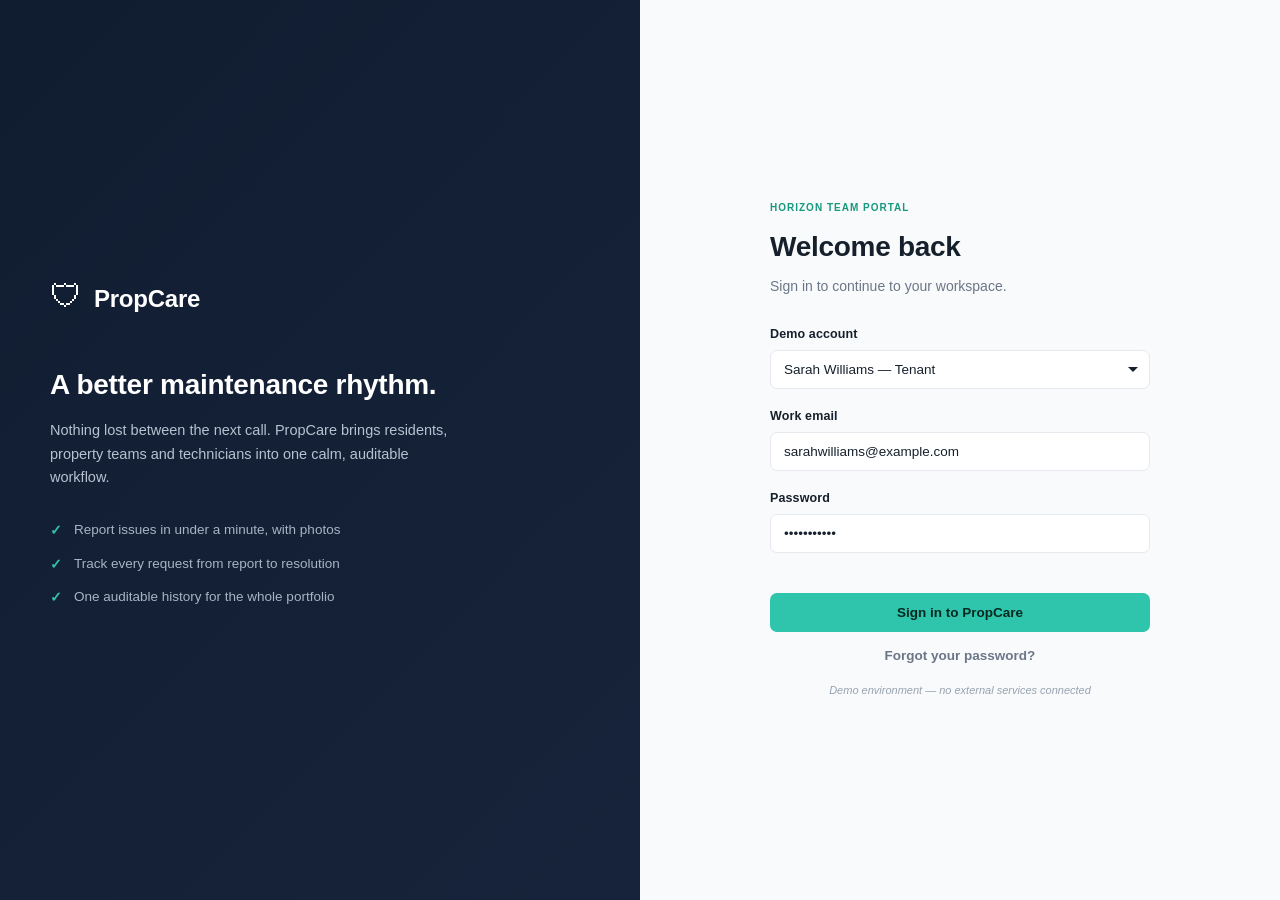
==== prototype/login.html @ 02e9837e "Add login screen as first page with consistent design - Created new login.html as the entry point - " ====
<!DOCTYPE html>
<html lang="en">
<head>
  <meta charset="UTF-8" />
  <meta name="viewport" content="width=device-width, initial-scale=1.0" />
  <title>Sign in — PropCare</title>
  <link rel="icon" href="assets/favicon.svg" type="image/svg+xml" />
  <link rel="stylesheet" href="css/styles.css" />
</head>
<body class="login-page">
  <div class="login-container">
    <!-- Left side: Brand & Value Props -->
    <div class="login-left">
      <div class="login-brand">
        <span class="login-brand-logo">&#128737;</span>
        <span class="login-brand-name">PropCare</span>
      </div>
      <p class="login-headline">A better maintenance rhythm.</p>
      <p class="login-subheading">Nothing lost between the next call. PropCare brings residents, property teams and technicians into one calm, auditable workflow.</p>
      <ul class="login-features">
        <li>Report issues in under a minute, with photos</li>
        <li>Track every request from report to resolution</li>
        <li>One auditable history for the whole portfolio</li>
      </ul>
    </div>

    <!-- Right side: Login Form -->
    <div class="login-right">
      <div class="login-card">
        <div class="login-portal-label">HORIZON TEAM PORTAL</div>
        <h1 class="login-title">Welcome back</h1>
        <p class="login-card-subtitle">Sign in to continue to your workspace.</p>

        <div class="login-form">
          <div class="form-group">
            <label class="field-label" for="loginRole">Demo account</label>
            <select id="loginRole" class="field">
              <option value="U1" selected>Sarah Williams — Tenant</option>
              <option value="U2">Michael Jacobs — Property Manager</option>
              <option value="U9">Johan van der Merwe — Technician</option>
              <option value="U14">System Admin — Administrator</option>
            </select>
          </div>

          <div class="form-group">
            <label class="field-label" for="loginEmail">Work email</label>
            <input class="field" id="loginEmail" type="email" value="sarahwilliams@example.com">
          </div>

          <div class="form-group">
            <label class="field-label" for="loginPassword">Password</label>
            <input class="field" id="loginPassword" type="password" value="password123" autocomplete="current-password">
          </div>

          <button type="button" id="loginBtn" class="btn btn-accent btn-block">Sign in to PropCare</button>
          <button type="button" id="forgotBtn" class="btn-link">Forgot your password?</button>
          <p class="login-demo-note">Demo environment — no external services connected</p>
        </div>
      </div>
    </div>
  </div>

  <script src="js/app.js"></script>
  <script>
    document.getElementById('loginBtn').addEventListener('click', function () {
      // Redirect to overview/dashboard
      window.location.href = 'index.html';
    });
  </script>
</body>
</html>
---- prototype/css/styles.css ----
/* ==========================================================================
   PropCare — design tokens & base styles
   ========================================================================== */

:root {
  /* Palette (from product screenshots) */
  --pc-navy:            #101d31;
  --pc-navy-soft:       #16233a;
  --pc-teal:            #2fc4ac;
  --pc-teal-dark:       #17987f;
  --pc-teal-tint:       #e4f7f3;
  --pc-ink:             #16202c;
  --pc-btn-dark:        #10263c;
  --pc-bg:              #f4f6f8;
  --pc-card:            #ffffff;
  --pc-border:          #e6e9ee;
  --pc-text:            #16202c;
  --pc-text-muted:      #6b7688;
  --pc-text-faint:      #97a1b0;

  --pc-red:             #d94f4f;
  --pc-red-bg:          #fbe9e9;
  --pc-amber:           #b8790a;
  --pc-amber-bg:        #fdf1de;
  --pc-green:           #1f9d6b;
  --pc-green-bg:        #e4f7ee;
  --pc-gray-dot:        #8b95a5;
  --pc-gray-bg:         #eef1f4;

  --radius-lg: 14px;
  --radius-md: 10px;
  --radius-sm: 7px;

  --shadow-card: 0 1px 2px rgba(16, 29, 49, 0.04), 0 1px 12px rgba(16, 29, 49, 0.04);

  --sidebar-w: 256px;
}

* { box-sizing: border-box; }

html, body {
  margin: 0;
  padding: 0;
}

body {
  font-family: "Inter", -apple-system, BlinkMacSystemFont, "Segoe UI", Roboto, Helvetica, Arial, sans-serif;
  background: var(--pc-bg);
  color: var(--pc-text);
  font-size: 14px;
  line-height: 1.45;
  -webkit-font-smoothing: antialiased;
}

a { color: inherit; text-decoration: none; }
button { font-family: inherit; cursor: pointer; }
ul { list-style: none; margin: 0; padding: 0; }

/* ---------- App shell ---------- */

.app-shell {
  display: flex;
  min-height: 100vh;
}

/* ---------- Sidebar ---------- */

.sidebar {
  width: var(--sidebar-w);
  flex-shrink: 0;
  background: var(--pc-navy);
  color: #cdd6e3;
  display: flex;
  flex-direction: column;
  padding: 20px 16px;
  position: sticky;
  top: 0;
  height: 100vh;
}

.sidebar-brand {
  display: flex;
  align-items: center;
  gap: 10px;
  padding: 4px 8px 22px;
}

.brand-mark {
  width: 34px;
  height: 34px;
  border-radius: 9px;
  background: var(--pc-teal);
  color: #06291f;
  font-weight: 700;
  font-size: 16px;
  display: flex;
  align-items: center;
  justify-content: center;
  flex-shrink: 0;
}

.brand-name {
  font-size: 15px;
  font-weight: 700;
  color: #fff;
  line-height: 1.2;
}

.brand-sub {
  font-size: 10px;
  letter-spacing: 0.06em;
  color: #7f8ba0;
  font-weight: 600;
  text-transform: uppercase;
}

.sidebar-label {
  font-size: 10.5px;
  letter-spacing: 0.08em;
  text-transform: uppercase;
  color: #63708a;
  font-weight: 700;
  padding: 6px 10px 8px;
}

.sidebar-nav {
  display: flex;
  flex-direction: column;
  gap: 2px;
}

.sidebar-nav a {
  display: flex;
  align-items: center;
  gap: 11px;
  padding: 9px 10px;
  border-radius: var(--radius-sm);
  font-size: 13.5px;
  font-weight: 500;
  color: #b7c1d1;
  transition: background 0.12s ease, color 0.12s ease;
}

.sidebar-nav a:hover {
  background: rgba(255, 255, 255, 0.06);
  color: #fff;
}

.sidebar-nav a.active {
  background: var(--pc-teal);
  color: #06291f;
  font-weight: 700;
}

.sidebar-nav svg { width: 17px; height: 17px; flex-shrink: 0; }

.sidebar-spacer { flex: 1; }

.sidebar-footer {
  border-top: 1px solid rgba(255, 255, 255, 0.08);
  padding-top: 14px;
  display: flex;
  flex-direction: column;
  gap: 10px;
}

.sidebar-user {
  display: flex;
  align-items: center;
  gap: 10px;
  padding: 4px 8px;
}

.avatar {
  width: 32px;
  height: 32px;
  border-radius: 50%;
  background: #29374d;
  color: #cdd6e3;
  font-size: 12px;
  font-weight: 700;
  display: flex;
  align-items: center;
  justify-content: center;
  flex-shrink: 0;
}

.sidebar-user-name { font-size: 13px; font-weight: 700; color: #fff; }
.sidebar-user-role { font-size: 11.5px; color: #8290a5; }

.sidebar-signout {
  display: flex;
  align-items: center;
  gap: 10px;
  padding: 8px 8px;
  border-radius: var(--radius-sm);
  font-size: 13px;
  color: #b7c1d1;
}
.sidebar-signout:hover { color: #fff; }
.sidebar-signout svg { width: 16px; height: 16px; }

/* ---------- Main column ---------- */

.main {
  flex: 1;
  min-width: 0;
  display: flex;
  flex-direction: column;
}

.topbar {
  display: flex;
  align-items: center;
  justify-content: space-between;
  padding: 18px 32px;
  background: linear-gradient(180deg, #fbfcfd, #f4f6f8 90%);
}

.breadcrumb {
  font-size: 13px;
  color: var(--pc-text-muted);
  display: flex;
  align-items: center;
  gap: 6px;
}
.breadcrumb strong { color: var(--pc-text); font-weight: 700; }

.topbar-right {
  display: flex;
  align-items: center;
  gap: 16px;
}

.icon-btn {
  width: 36px;
  height: 36px;
  border-radius: var(--radius-sm);
  border: 1px solid var(--pc-border);
  background: #fff;
  display: flex;
  align-items: center;
  justify-content: center;
  color: var(--pc-text-muted);
  position: relative;
}
.icon-btn svg { width: 17px; height: 17px; }

.dot-badge {
  position: absolute;
  top: -3px;
  right: -3px;
  width: 8px;
  height: 8px;
  border-radius: 50%;
  background: var(--pc-red);
  border: 2px solid #fff;
}

.topbar-user {
  display: flex;
  align-items: center;
  gap: 10px;
}
.topbar-user-name { font-size: 13.5px; font-weight: 700; }
.topbar-user-email { font-size: 11.5px; color: var(--pc-text-faint); }

.content {
  padding: 4px 32px 48px;
  flex: 1;
}

/* ---------- Page header ---------- */

.page-head {
  display: flex;
  align-items: flex-start;
  justify-content: space-between;
  gap: 20px;
  margin-bottom: 24px;
  flex-wrap: wrap;
}

.eyebrow {
  font-size: 11px;
  font-weight: 700;
  letter-spacing: 0.08em;
  text-transform: uppercase;
  color: var(--pc-teal-dark);
  margin: 0 0 6px;
}

.page-title {
  font-size: 30px;
  font-weight: 800;
  letter-spacing: -0.01em;
  margin: 0 0 6px;
}

.page-sub { color: var(--pc-text-muted); margin: 0; font-size: 13.5px; }

.btn {
  display: inline-flex;
  align-items: center;
  gap: 8px;
  border: none;
  border-radius: var(--radius-sm);
  padding: 10px 16px;
  font-size: 13.5px;
  font-weight: 700;
  white-space: nowrap;
}
.btn svg { width: 15px; height: 15px; }
.btn-primary { background: var(--pc-btn-dark); color: #fff; }
.btn-primary:hover { background: #0b1d30; }
.btn-outline { background: #fff; border: 1px solid var(--pc-border); color: var(--pc-text); }
.btn-outline:hover { border-color: #ccd2db; }

/* ---------- Stat cards ---------- */

.stat-grid {
  display: grid;
  grid-template-columns: repeat(4, 1fr);
  gap: 16px;
  margin-bottom: 20px;
}

.card {
  background: var(--pc-card);
  border: 1px solid var(--pc-border);
  border-radius: var(--radius-lg);
  box-shadow: var(--shadow-card);
}

.stat-card {
  padding: 18px 20px;
}

.stat-top {
  display: flex;
  align-items: flex-start;
  justify-content: space-between;
}

.stat-label { font-size: 12.5px; color: var(--pc-text-muted); font-weight: 600; }

.stat-icon {
  width: 30px;
  height: 30px;
  border-radius: 8px;
  background: var(--pc-teal-tint);
  color: var(--pc-teal-dark);
  display: flex;
  align-items: center;
  justify-content: center;
  flex-shrink: 0;
}
.stat-icon svg { width: 15px; height: 15px; }

.stat-value {
  font-size: 26px;
  font-weight: 800;
  margin: 10px 0 2px;
  letter-spacing: -0.01em;
}

.stat-foot { font-size: 12px; color: var(--pc-text-faint); }
.stat-foot.positive { color: var(--pc-green); font-weight: 600; }

/* ---------- Section card ---------- */

.section-card {
  padding: 20px 22px 8px;
  margin-bottom: 20px;
}

.section-head {
  display: flex;
  align-items: flex-start;
  justify-content: space-between;
  margin-bottom: 14px;
  gap: 12px;
}

.section-title { font-size: 16px; font-weight: 700; margin: 0 0 3px; }
.section-sub { font-size: 12.5px; color: var(--pc-text-muted); margin: 0; }

/* ---------- Table ---------- */

.table-wrap { overflow-x: auto; }

table.data-table {
  width: 100%;
  border-collapse: collapse;
  min-width: 640px;
}

.data-table thead th {
  text-align: left;
  font-size: 10.5px;
  letter-spacing: 0.06em;
  text-transform: uppercase;
  color: var(--pc-text-faint);
  font-weight: 700;
  padding: 0 10px 10px;
  border-bottom: 1px solid var(--pc-border);
}

.data-table tbody td {
  padding: 14px 10px;
  border-bottom: 1px solid var(--pc-border);
  vertical-align: top;
  font-size: 13.5px;
}

.data-table tbody tr:last-child td { border-bottom: none; }

.req-title { font-weight: 700; color: var(--pc-text); display: block; margin: 2px 0; }
.req-code { color: var(--pc-teal-dark); font-weight: 700; font-size: 12.5px; }
.req-meta { color: var(--pc-text-faint); font-size: 12px; }

.loc-main { display: block; }
.loc-sub { color: var(--pc-text-faint); font-size: 12px; }

.chevron { color: var(--pc-text-faint); }

/* ---------- Badges ---------- */

.badge {
  display: inline-flex;
  align-items: center;
  gap: 6px;
  font-size: 12px;
  font-weight: 700;
  padding: 4px 10px;
  border-radius: 999px;
}
.badge::before {
  content: "";
  width: 6px;
  height: 6px;
  border-radius: 50%;
  background: currentColor;
}
.badge-high   { background: var(--pc-red-bg);   color: var(--pc-red); }
.badge-low    { background: var(--pc-gray-bg);  color: var(--pc-gray-dot); }
.badge-submitted   { background: var(--pc-gray-bg);  color: #5c6577; }
.badge-inprogress  { background: var(--pc-amber-bg); color: var(--pc-amber); }
.badge-resolved    { background: var(--pc-green-bg); color: var(--pc-green); }
.badge-open        { background: var(--pc-amber-bg); color: var(--pc-amber); }
.badge-few         { background: var(--pc-green-bg); color: var(--pc-green); }

/* ---------- Filters row ---------- */

.filters-row {
  display: flex;
  align-items: center;
  gap: 12px;
  margin-bottom: 18px;
  flex-wrap: wrap;
}

.input, select.input {
  border: 1px solid var(--pc-border);
  background: #fff;
  border-radius: var(--radius-sm);
  padding: 9px 12px;
  font-size: 13.5px;
  color: var(--pc-text);
  min-width: 220px;
}
.input:focus, select.input:focus { outline: 2px solid var(--pc-teal); outline-offset: 1px; }

.filters-count { font-size: 12.5px; color: var(--pc-text-muted); }

/* ---------- Charts (CSS bars) ---------- */

.bars {
  display: flex;
  align-items: flex-end;
  gap: 20px;
  height: 150px;
  padding-top: 10px;
}

.bar-group { display: flex; flex-direction: column; align-items: center; gap: 8px; flex: 1; }
.bar-pair { display: flex; align-items: flex-end; gap: 4px; height: 120px; }
.bar { width: 14px; border-radius: 4px 4px 2px 2px; }
.bar-created { background: var(--pc-teal-dark); }
.bar-resolved { background: var(--pc-teal-tint); border: 1px solid #bfe9e0; }
.bar-day { font-size: 11.5px; color: var(--pc-text-faint); font-weight: 700; }

.legend { display: flex; gap: 18px; margin-top: 10px; font-size: 12.5px; color: var(--pc-text-muted); }
.legend span { display: inline-flex; align-items: center; gap: 6px; }
.legend i { width: 8px; height: 8px; border-radius: 2px; display: inline-block; }
.legend .i-created { background: var(--pc-teal-dark); }
.legend .i-resolved { background: var(--pc-teal-tint); border: 1px solid #bfe9e0; }

/* ---------- Priority attention ---------- */

.priority-item {
  display: flex;
  align-items: center;
  gap: 12px;
  padding: 12px 0;
}
.priority-icon {
  width: 30px; height: 30px; border-radius: 8px;
  background: var(--pc-amber-bg); color: var(--pc-amber);
  display: flex; align-items: center; justify-content: center; flex-shrink: 0;
}
.priority-icon svg { width: 15px; height: 15px; }
.priority-title { font-weight: 700; font-size: 13.5px; margin-right: 8px; }
.priority-meta { color: var(--pc-text-faint); font-size: 12px; margin-top: 2px; }

/* ---------- Category bars ---------- */

.cat-row { padding: 10px 0; }
.cat-top { display: flex; justify-content: space-between; font-size: 13px; margin-bottom: 6px; }
.cat-name { font-weight: 600; }
.cat-count { color: var(--pc-text-faint); font-weight: 700; }
.cat-track { height: 6px; background: var(--pc-gray-bg); border-radius: 999px; overflow: hidden; }
.cat-fill { height: 100%; background: var(--pc-teal-dark); border-radius: 999px; }

/* ---------- Callouts ---------- */

.callout {
  display: flex;
  align-items: center;
  gap: 10px;
  padding: 12px 14px;
  border-radius: var(--radius-md);
  font-size: 13px;
  margin-bottom: 10px;
}
.callout svg { width: 16px; height: 16px; flex-shrink: 0; }
.callout-teal  { background: var(--pc-teal-tint); color: #0d5346; }
.callout-amber { background: var(--pc-amber-bg); color: #7a4c05; }

/* ---------- Forms (Profile) ---------- */

.profile-card { padding: 26px; max-width: 780px; }
.profile-head { display: flex; align-items: center; gap: 14px; margin-bottom: 24px; }
.profile-avatar {
  width: 44px; height: 44px; border-radius: 50%;
  background: var(--pc-teal-tint); color: var(--pc-teal-dark);
  display: flex; align-items: center; justify-content: center;
  font-weight: 700; font-size: 14px;
}
.profile-name { font-size: 18px; font-weight: 800; }
.profile-role { font-size: 12.5px; color: var(--pc-text-muted); }

.form-grid {
  display: grid;
  grid-template-columns: 1fr 1fr;
  gap: 18px;
}
.form-grid .full { grid-column: 1 / -1; }
.field label {
  display: block;
  font-size: 12.5px;
  font-weight: 700;
  margin-bottom: 6px;
  color: var(--pc-text);
}
.field input {
  width: 100%;
  border: 1px solid var(--pc-border);
  border-radius: var(--radius-sm);
  padding: 11px 13px;
  font-size: 13.5px;
  background: #fbfcfd;
  color: var(--pc-text);
}
.field input:focus { outline: 2px solid var(--pc-teal); outline-offset: 1px; background: #fff; }

/* ---------- Notifications list ---------- */

.notif-item {
  display: flex;
  gap: 12px;
  padding: 16px 0;
  border-bottom: 1px solid var(--pc-border);
}
.notif-item:last-child { border-bottom: none; }
.notif-icon {
  width: 32px; height: 32px; border-radius: 8px;
  background: var(--pc-gray-bg); color: var(--pc-text-muted);
  display: flex; align-items: center; justify-content: center; flex-shrink: 0;
}
.notif-icon svg { width: 15px; height: 15px; }
.notif-title { font-weight: 700; font-size: 13.5px; }
.notif-time { color: var(--pc-text-faint); font-size: 12px; margin-left: 8px; font-weight: 500; }
.notif-body { color: var(--pc-text-muted); font-size: 13px; margin-top: 3px; }

.empty-state {
  text-align: center;
  padding: 40px 20px;
  color: var(--pc-text-faint);
  font-size: 13.5px;
}

/* ---------- Responsive ---------- */

@media (max-width: 980px) {
  .stat-grid { grid-template-columns: repeat(2, 1fr); }
  .form-grid { grid-template-columns: 1fr; }
}

@media (max-width: 760px) {
  .sidebar { position: fixed; left: -100%; z-index: 40; transition: left .2s ease; box-shadow: 0 0 40px rgba(0,0,0,.3); }
  .sidebar.open { left: 0; }
  .content { padding: 4px 16px 40px; }
  .topbar { padding: 14px 16px; }
  .stat-grid { grid-template-columns: 1fr; }
  .menu-btn { display: inline-flex !important; }
}

.menu-btn { display: none; }

/* ---------- Login Page ---------- */

.login-page {
  background: linear-gradient(135deg, var(--pc-navy) 0%, var(--pc-navy-soft) 100%);
  margin: 0;
  padding: 0;
  min-height: 100vh;
  display: flex;
  align-items: center;
  justify-content: center;
}

.login-container {
  display: flex;
  width: 100%;
  max-width: 1400px;
  min-height: 100vh;
  background: #fff;
  box-shadow: 0 20px 60px rgba(16, 29, 49, 0.15);
}

/* Left side: Brand & Features */
.login-left {
  flex: 1;
  background: linear-gradient(135deg, var(--pc-navy) 0%, var(--pc-navy-soft) 100%);
  color: #fff;
  padding: 60px 50px;
  display: flex;
  flex-direction: column;
  justify-content: center;
}

.login-brand {
  display: flex;
  align-items: baseline;
  gap: 12px;
  margin-bottom: 50px;
}

.login-brand-logo {
  font-size: 32px;
  line-height: 1;
}

.login-brand-name {
  font-size: 24px;
  font-weight: 800;
  letter-spacing: -0.01em;
  color: #fff;
}

.login-headline {
  font-size: 28px;
  font-weight: 800;
  letter-spacing: -0.01em;
  margin: 0 0 16px;
  color: #fff;
  line-height: 1.3;
}

.login-subheading {
  font-size: 14.5px;
  line-height: 1.6;
  color: #b7c1d1;
  margin: 0 0 30px;
  max-width: 420px;
}

.login-features {
  list-style: none;
  padding: 0;
  margin: 0;
}

.login-features li {
  font-size: 13.5px;
  line-height: 1.6;
  color: #a8b4c4;
  margin-bottom: 12px;
  padding-left: 24px;
  position: relative;
}

.login-features li:before {
  content: "✓";
  position: absolute;
  left: 0;
  color: var(--pc-teal);
  font-weight: 700;
  font-size: 14px;
}

/* Right side: Login Form */
.login-right {
  flex: 1;
  padding: 60px 50px;
  display: flex;
  align-items: center;
  justify-content: center;
  background: #f9fafb;
}

.login-card {
  width: 100%;
  max-width: 380px;
}

.login-portal-label {
  font-size: 10px;
  letter-spacing: 0.1em;
  text-transform: uppercase;
  color: var(--pc-teal-dark);
  font-weight: 700;
  margin-bottom: 12px;
}

.login-title {
  font-size: 28px;
  font-weight: 800;
  letter-spacing: -0.01em;
  margin: 0 0 8px;
  color: var(--pc-text);
}

.login-card-subtitle {
  font-size: 14px;
  color: var(--pc-text-muted);
  margin: 0 0 28px;
  line-height: 1.5;
}

.login-form {
  display: flex;
  flex-direction: column;
}

.form-group {
  margin-bottom: 18px;
}

.field-label {
  display: block;
  font-size: 12.5px;
  font-weight: 700;
  margin-bottom: 7px;
  color: var(--pc-text);
  letter-spacing: 0.01em;
}

.field {
  width: 100%;
  border: 1px solid var(--pc-border);
  border-radius: var(--radius-sm);
  padding: 11px 13px;
  font-size: 13.5px;
  background: #fff;
  color: var(--pc-text);
  font-family: inherit;
  transition: border-color 0.2s ease, box-shadow 0.2s ease;
}

.field:focus {
  outline: none;
  border-color: var(--pc-teal);
  box-shadow: 0 0 0 3px rgba(47, 196, 172, 0.1);
}

select.field {
  cursor: pointer;
  appearance: none;
  background-image: url("data:image/svg+xml,%3Csvg xmlns='http://www.w3.org/2000/svg' width='12' height='8' viewBox='0 0 12 8'%3E%3Cpath fill='%2316202c' d='M1 1l5 5 5-5'/%3E%3C/svg%3E");
  background-repeat: no-repeat;
  background-position: right 10px center;
  padding-right: 32px;
  background-size: 12px;
}

.btn-accent {
  background: var(--pc-teal);
  color: #06291f;
  border: none;
  border-radius: var(--radius-sm);
  padding: 12px 16px;
  font-size: 13.5px;
  font-weight: 700;
  cursor: pointer;
  transition: background 0.15s ease, transform 0.1s ease;
  margin: 22px 0 12px;
}

.btn-accent:hover {
  background: var(--pc-teal-dark);
  transform: translateY(-1px);
}

.btn-accent:active {
  transform: translateY(0);
}

.btn-block {
  width: 100%;
  display: block;
}

.btn-link {
  background: none;
  border: none;
  color: var(--pc-text-muted);
  font-size: 13.5px;
  cursor: pointer;
  padding: 4px 0;
  font-weight: 600;
  transition: color 0.15s ease;
  text-align: center;
  width: 100%;
  font-family: inherit;
}

.btn-link:hover {
  color: var(--pc-teal-dark);
  text-decoration: underline;
}

.login-demo-note {
  font-size: 11px;
  color: var(--pc-text-faint);
  text-align: center;
  margin: 16px 0 0;
  font-style: italic;
}

/* ---------- Login Page Responsive ---------- */

@media (max-width: 1000px) {
  .login-container {
    flex-direction: column;
    max-width: 100%;
    min-height: auto;
  }

  .login-left {
    padding: 50px 40px;
    min-height: 0;
    order: 2;
  }

  .login-right {
    padding: 40px 40px;
    order: 1;
    background: #fff;
  }

  .login-headline {
    font-size: 24px;
  }

  .login-subheading {
    font-size: 13.5px;
  }
}

@media (max-width: 600px) {
  .login-container {
    box-shadow: none;
  }

  .login-left {
    padding: 40px 24px;
  }

  .login-right {
    padding: 32px 24px;
    background: #f9fafb;
  }

  .login-brand {
    margin-bottom: 40px;
  }

  .login-brand-name {
    font-size: 20px;
  }

  .login-headline {
    font-size: 22px;
    margin-bottom: 12px;
  }

  .login-subheading {
    font-size: 13px;
    max-width: 100%;
  }

  .login-features li {
    font-size: 12.5px;
    margin-bottom: 10px;
  }

  .login-card {
    max-width: 100%;
  }

  .login-title {
    font-size: 24px;
    margin-bottom: 6px;
  }

  .login-card-subtitle {
    font-size: 13px;
    margin-bottom: 22px;
  }
}
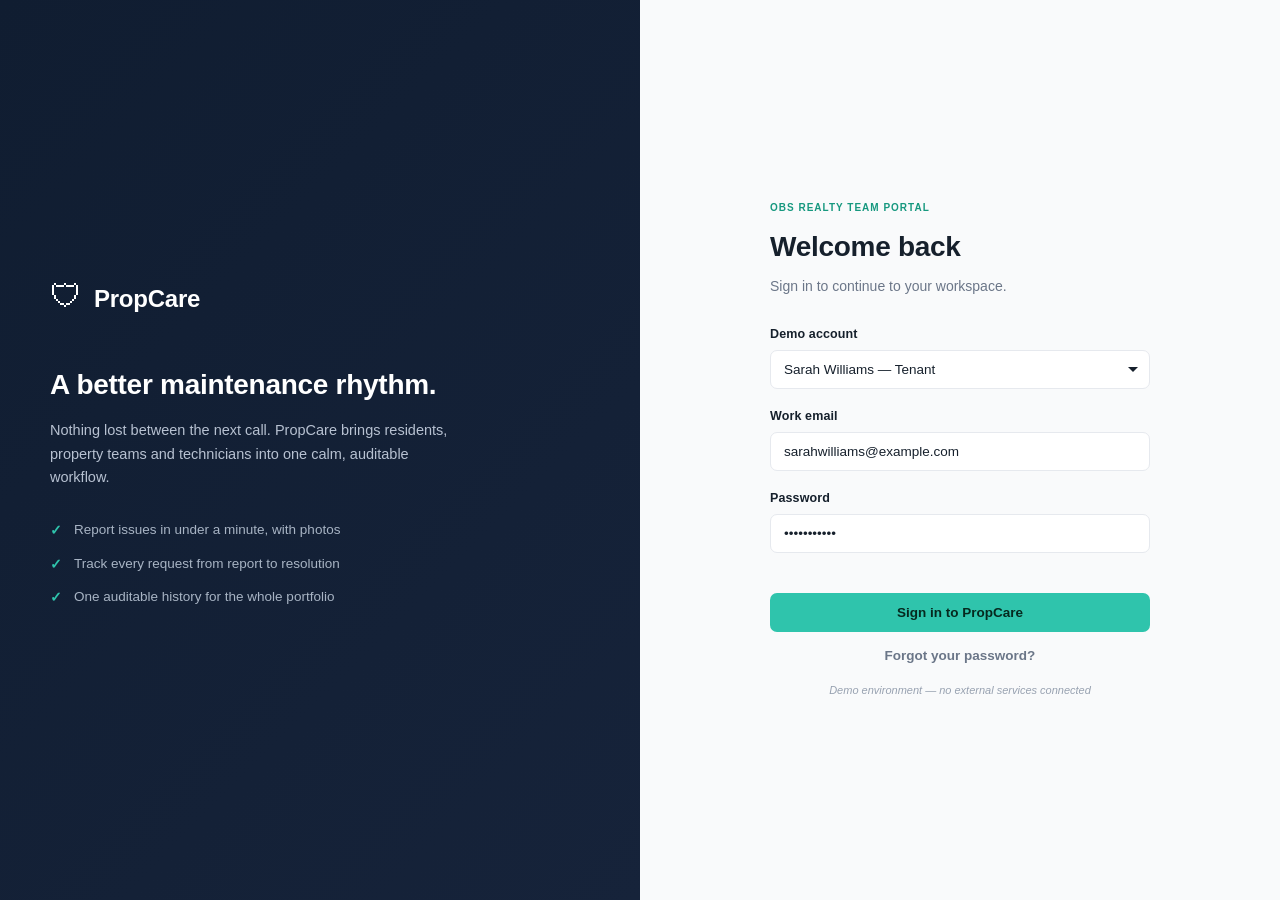
==== commit 71823e36: "Integrate login screen into index.html as first screen - Added login screen HTML to index.html with " ====
--- a/prototype/login.html
+++ b/prototype/login.html
@@ -27,7 +27,7 @@
     <!-- Right side: Login Form -->
     <div class="login-right">
       <div class="login-card">
-        <div class="login-portal-label">HORIZON TEAM PORTAL</div>
+        <div class="login-portal-label">OBS REALTY TEAM PORTAL</div>
         <h1 class="login-title">Welcome back</h1>
         <p class="login-card-subtitle">Sign in to continue to your workspace.</p>
 
--- a/prototype/css/styles.css
+++ b/prototype/css/styles.css
@@ -637,6 +637,16 @@
   min-height: 100vh;
   background: #fff;
   box-shadow: 0 20px 60px rgba(16, 29, 49, 0.15);
+  position: fixed;
+  top: 0;
+  left: 0;
+  right: 0;
+  bottom: 0;
+  z-index: 1000;
+}
+
+.login-container.hidden {
+  display: none;
 }
 
 /* Left side: Brand & Features */
